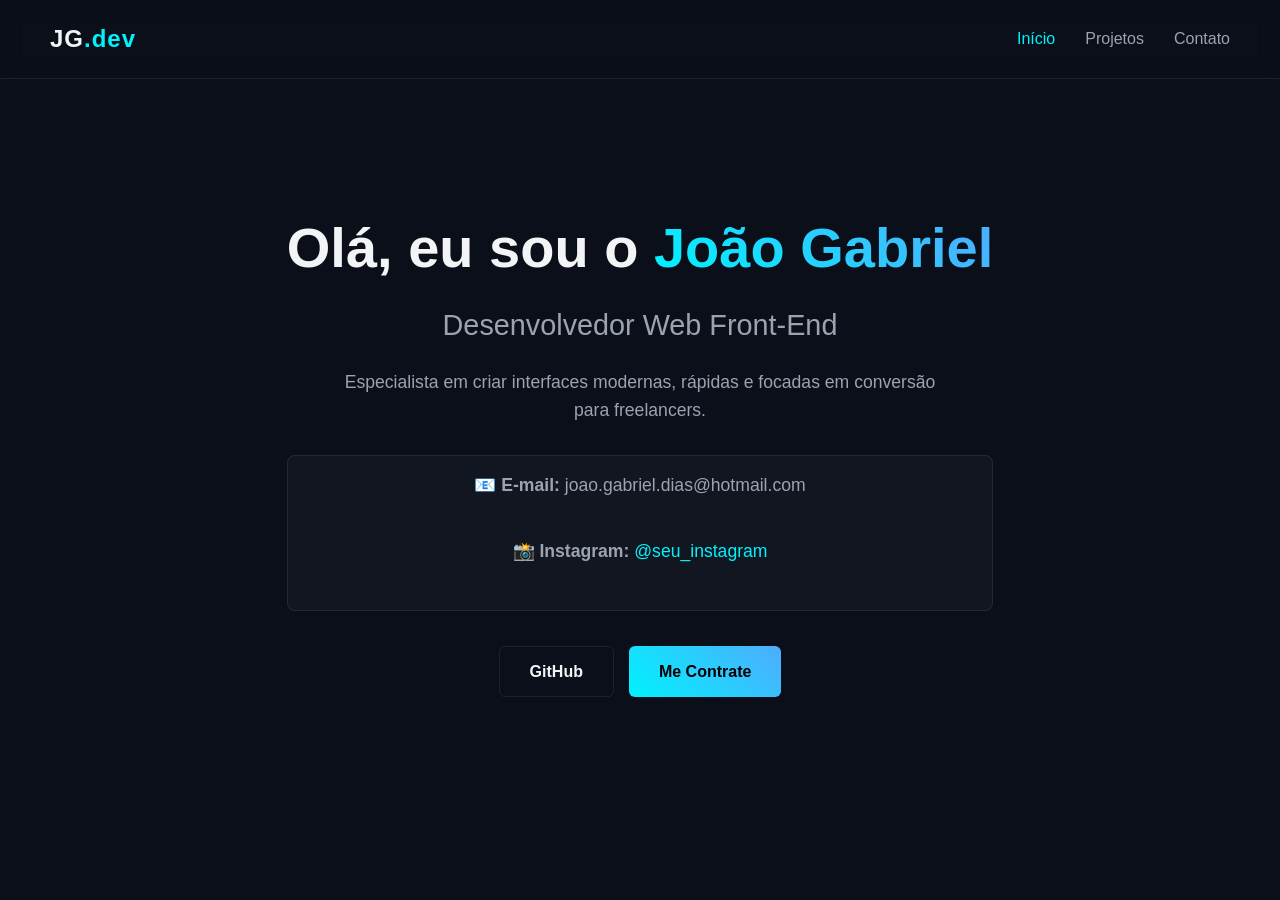
==== index.html @ c7e57853 "Primeiros Passos No Site" ====
<!DOCTYPE html>
<html lang="pt-BR">
<head>
    <meta charset="UTF-8">
    <meta name="viewport" content="width=device-width, initial-scale=1.0">
    <title>João Gabriel | Home</title>
    <link rel="stylesheet" href="css/style.css">
</head>
<body class="dark-theme">

    <header class="navbar">
        <div class="logo">JG<span>.dev</span></div>
        <nav>
            <ul>
                <li><a href="index.html" class="active">Início</a></li>
                <li><a href="projetos.html">Projetos</a></li>
                <li><a href="contato.html">Contato</a></li>
            </ul>
        </nav>
    </header>

    <main class="container fade-in">
        <section class="home-hero">
            <div class="hero-text">
                <h1>Olá, eu sou o <span class="text-gradient">João Gabriel</span></h1>
                <h2>Desenvolvedor Web Front-End</h2>
                <p>Especialista em criar interfaces modernas, rápidas e focadas em conversão para freelancers.</p>
                
                <div class="profile-info">
                    <p>📧 <strong>E-mail:</strong> joao.gabriel.dias@hotmail.com</p>
                    <p>📸 <strong>Instagram:</strong> <a href="https://instagram.com/seu_instagram" target="_blank">@seu_instagram</a></p>
                </div>

                <div class="social-buttons">
                    <a href="https://github.com/dev-joaogabriel" target="_blank" class="btn-secondary">GitHub</a>
                    <a href="contato.html" class="btn-primary">Me Contrate</a>
                </div>
            </div>
        </section>
    </main>

    <script src="js/main.js"></script>
</body>
</html>
---- css/style.css ----
/* ==========================================================================
   CONFIGURAÇÕES GERAIS E VARIÁVEIS
   ========================================================================== */
:root {
    --bg-dark: #0b0f19;
    --bg-card: rgba(255, 255, 255, 0.03);
    --border-color: rgba(255, 255, 255, 0.08);
    --primary-neon: #00f2fe;
    --secondary-neon: #4facfe;
    --text-main: #f3f4f6;
    --text-muted: #9ca3af;
    --font-sans: 'Segoe UI', Roboto, Helvetica, Arial, sans-serif;
}

* {
    margin: 0;
    padding: 0;
    box-sizing: border-box;
}

body.dark-theme {
    background-color: var(--bg-dark);
    color: var(--text-main);
    font-family: var(--font-sans);
    overflow-x: hidden;
    line-height: 1.6;
}

/* Container principal centralizado */
.container {
    max-width: 1100px;
    margin: 0 auto;
    padding: 140px 20px 60px 20px;
    min-height: calc(100vh - 80px);
    display: flex;
    flex-direction: column;
    justify-content: center;
}

/* Animação de entrada suave nas páginas */
.fade-in {
    animation: fadeInActive 0.6s ease-out forwards;
}

@keyframes fadeInActive {
    from { opacity: 0; transform: translateY(20px); }
    to { opacity: 1; transform: translateY(0); }
}

/* ==========================================================================
   NAVBAR (MENU SUPERIOR)
   ========================================================================== */
.navbar {
    position: fixed;
    top: 0;
    left: 0;
    width: 100%;
    display: flex;
    justify-content: space-between;
    align-items: center;
    padding: 20px 50px;
    background: rgba(11, 15, 25, 0.8);
    backdrop-filter: blur(12px);
    border-bottom: 1px solid var(--border-color);
    z-index: 1000;
}

.logo {
    font-size: 1.5rem;
    font-weight: bold;
    letter-spacing: 1px;
}

.logo span {
    color: var(--primary-neon);
}

.navbar ul {
    display: flex;
    list-style: none;
    gap: 30px;
}

.navbar a {
    color: var(--text-muted);
    text-decoration: none;
    font-weight: 500;
    transition: color 0.3s;
}

.navbar a:hover, .navbar a.active {
    color: var(--primary-neon);
}

/* ==========================================================================
   BOTÕES MODERNOS
   ========================================================================== */
.btn-primary, .btn-secondary, .btn-submit, .btn-whatsapp {
    padding: 12px 30px;
    font-size: 1rem;
    font-weight: 600;
    border-radius: 6px;
    cursor: pointer;
    text-decoration: none;
    transition: all 0.3s ease;
    display: inline-flex;
    align-items: center;
    justify-content: center;
}

.btn-primary {
    background: linear-gradient(45deg, var(--primary-neon), var(--secondary-neon));
    color: #000;
    border: none;
}

.btn-primary:hover {
    box-shadow: 0 0 20px rgba(0, 242, 254, 0.4);
    transform: translateY(-2px);
}

.btn-secondary {
    background: transparent;
    color: var(--text-main);
    border: 1px solid var(--border-color);
}

.btn-secondary:hover {
    background: var(--border-color);
    transform: translateY(-2px);
}

.btn-whatsapp {
    background: #25d366;
    color: #fff;
    border: none;
}

.btn-whatsapp:hover {
    box-shadow: 0 0 20px rgba(37, 211, 102, 0.4);
    transform: translateY(-2px);
    background: #20ba5a;
}

/* ==========================================================================
   PÁGINA: HOME (INÍCIO) CENTRALIZADA
   ========================================================================== */
.home-hero {
    display: flex;
    flex-direction: column;
    align-items: center;
    text-align: center;
}

.hero-text h1 {
    font-size: 3.5rem;
    margin-bottom: 10px;
}

.text-gradient {
    background: linear-gradient(45deg, var(--primary-neon), var(--secondary-neon));
    -webkit-background-clip: text;
    -webkit-text-fill-color: transparent;
}

.hero-text h2 {
    font-size: 1.8rem;
    color: var(--text-muted);
    margin-bottom: 20px;
    font-weight: 400;
}

.hero-text p {
    font-size: 1.1rem;
    max-width: 600px;
    color: var(--text-muted);
    margin-bottom: 30px;
    margin-left: auto;
    margin-right: auto;
}

.profile-info {
    background: var(--bg-card);
    border: 1px solid var(--border-color);
    padding: 15px 25px;
    border-radius: 8px;
    display: flex;
    flex-direction: column;
    gap: 8px;
    margin-bottom: 35px;
    align-items: center;
}

.profile-info a {
    color: var(--primary-neon);
    text-decoration: none;
}

.social-buttons {
    display: flex;
    gap: 15px;
    justify-content: center;
}

/* ==========================================================================
   PÁGINA: PROJETOS CENTRALIZADA
   ========================================================================== */
.projects-section {
    text-align: center;
}

.page-title {
    font-size: 2.5rem;
    margin-bottom: 5px;
}

.page-subtitle {
    color: var(--text-muted);
    margin-bottom: 40px;
}

.projects-grid {
    display: grid;
    grid-template-columns: repeat(auto-fit, minmax(320px, 1fr));
    gap: 25px;
    width: 100%;
}

.project-card {
    background: var(--bg-card);
    border: 1px solid var(--border-color);
    border-radius: 12px;
    padding: 30px;
    position: relative;
    transition: all 0.3s ease;
    text-align: left; /* Mantém o conteúdo interno do card alinhado à esquerda por padrão estético */
}

.project-card:hover {
    border-color: var(--primary-neon);
    transform: translateY(-5px);
    box-shadow: 0 10px 30px rgba(0, 242, 254, 0.05);
}

.card-badge {
    background: rgba(0, 242, 254, 0.1);
    color: var(--primary-neon);
    padding: 4px 10px;
    border-radius: 20px;
    font-size: 0.75rem;
    display: inline-block;
    margin-bottom: 15px;
}

.project-card h3 {
    margin-bottom: 10px;
    font-size: 1.4rem;
}

.project-card p {
    color: var(--text-muted);
    font-size: 0.95rem;
    margin-bottom: 20px;
}

.tech-tags {
    display: flex;
    gap: 10px;
    margin-bottom: 25px;
    flex-wrap: wrap;
}

.tech-tags span {
    font-size: 0.8rem;
    background: rgba(255, 255, 255, 0.05);
    padding: 3px 8px;
    border-radius: 4px;
    color: var(--text-muted);
}

.card-link {
    color: var(--primary-neon);
    text-decoration: none;
    font-size: 0.95rem;
    font-weight: 500;
}

/* ==========================================================================
   PÁGINA: CONTATO CENTRALIZADA
   ========================================================================== */
.contact-section {
    display: flex;
    flex-direction: column;
    align-items: center;
    text-align: center;
    width: 100%;
}

.modern-form {
    max-width: 600px;
    width: 100%;
    background: var(--bg-card);
    border: 1px solid var(--border-color);
    padding: 40px;
    border-radius: 12px;
    margin: 0 auto;
}

.input-group {
    position: relative;
    margin-bottom: 30px;
    text-align: left; /* Garante que os inputs escrevam da esquerda para a direita */
}

.input-group input, .input-group textarea {
    width: 100%;
    padding: 12px;
    background: transparent;
    border: 1px solid var(--border-color);
    border-radius: 6px;
    color: var(--text-main);
    font-size: 1rem;
    outline: none;
    transition: border-color 0.3s;
}

.input-group textarea {
    resize: none;
}

.input-group input:focus, .input-group textarea:focus {
    border-color: var(--primary-neon);
}

/* Efeito de Label Flutuante */
.input-group label {
    position: absolute;
    left: 12px;
    top: 50%;
    transform: translateY(-50%);
    color: var(--text-muted);
    transition: all 0.3s ease;
    pointer-events: none;
}

.input-group textarea ~ label {
    top: 25px;
}

.input-group input:focus ~ label,
.input-group input:not(:placeholder-shown) ~ label,
.input-group textarea:focus ~ label,
.input-group textarea:not(:placeholder-shown) ~ label {
    top: -10px;
    left: 8px;
    font-size: 0.8rem;
    color: var(--primary-neon);
    background: var(--bg-dark);
    padding: 0 5px;
}

.btn-submit {
    width: 100%;
    border: none;
}

.contact-footer {
    margin-top: 40px;
    text-align: center;
}

.contact-footer p {
    color: var(--text-muted);
    margin-bottom: 15px;
    font-size: 1rem;
}

/* ==========================================================================
   RESPONSIVIDADE (MOBILE)
   ========================================================================== */
@media (max-width: 768px) {
    .navbar {
        padding: 20px;
    }
    .navbar ul {
        gap: 15px;
    }
    .hero-text h1 {
        font-size: 2.5rem;
    }
    .hero-text h2 {
        font-size: 1.4rem;
    }
    .modern-form {
        padding: 25px 20px;
    }
}
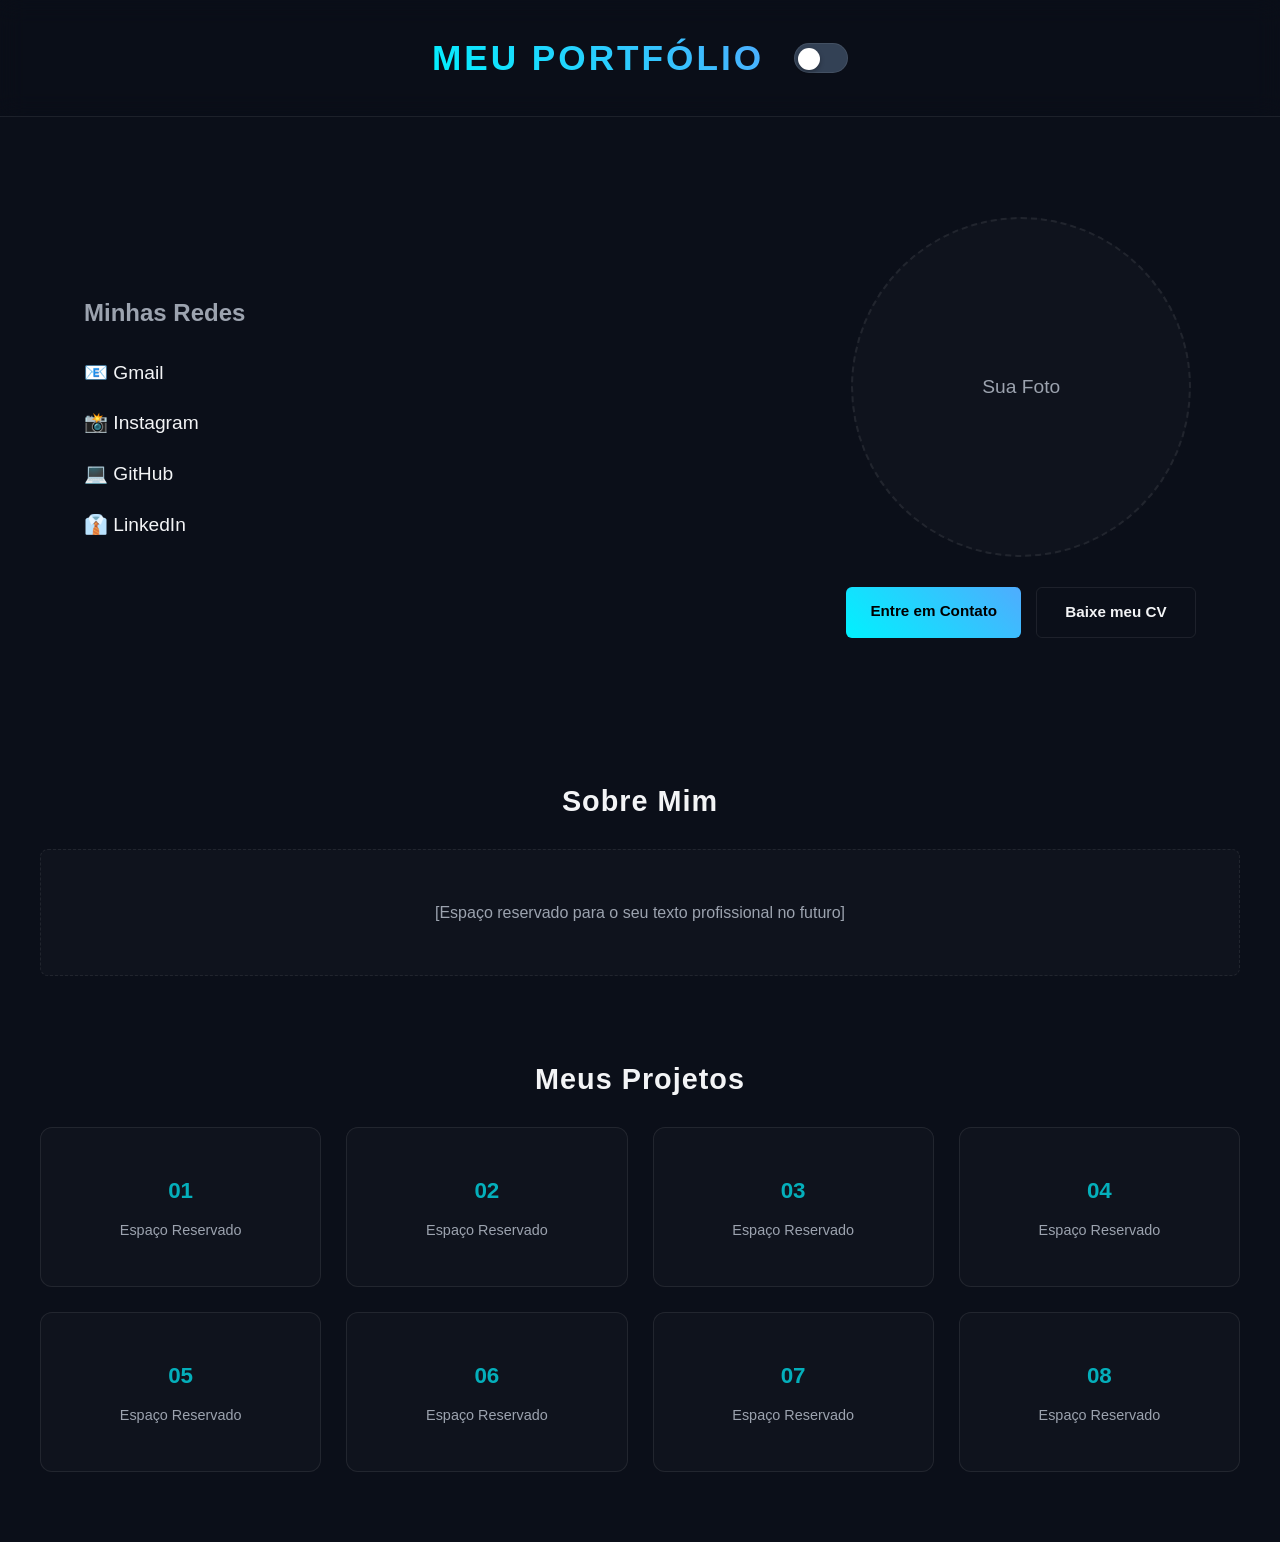
==== commit ed2c8cda: "feat: implementado novo layout amplo com toggle switch ios e memoria de tema" ====
--- a/index.html
+++ b/index.html
@@ -3,40 +3,71 @@
 <head>
     <meta charset="UTF-8">
     <meta name="viewport" content="width=device-width, initial-scale=1.0">
-    <title>João Gabriel | Home</title>
+    <title>João Gabriel | Portfólio</title>
     <link rel="stylesheet" href="css/style.css">
 </head>
 <body class="dark-theme">
 
-    <header class="navbar">
-        <div class="logo">JG<span>.dev</span></div>
-        <nav>
-            <ul>
-                <li><a href="index.html" class="active">Início</a></li>
-                <li><a href="projetos.html">Projetos</a></li>
-                <li><a href="contato.html">Contato</a></li>
-            </ul>
-        </nav>
+    <header class="navbar centralizado">
+        <div class="header-content">
+            <div class="logo">MEU PORTFÓLIO</div>
+            
+            <label class="ios-switch">
+                <input type="checkbox" id="theme-toggle">
+                <span class="slider"></span>
+            </label>
+        </div>
     </header>
 
     <main class="container fade-in">
-        <section class="home-hero">
-            <div class="hero-text">
-                <h1>Olá, eu sou o <span class="text-gradient">João Gabriel</span></h1>
-                <h2>Desenvolvedor Web Front-End</h2>
-                <p>Especialista em criar interfaces modernas, rápidas e focadas em conversão para freelancers.</p>
-                
-                <div class="profile-info">
-                    <p>📧 <strong>E-mail:</strong> joao.gabriel.dias@hotmail.com</p>
-                    <p>📸 <strong>Instagram:</strong> <a href="https://instagram.com/seu_instagram" target="_blank">@seu_instagram</a></p>
-                </div>
 
-                <div class="social-buttons">
-                    <a href="https://github.com/dev-joaogabriel" target="_blank" class="btn-secondary">GitHub</a>
-                    <a href="contato.html" class="btn-primary">Me Contrate</a>
+        <section class="hero-section layout-amplo">
+            
+            <div class="hero-left">
+                <h2>Minhas Redes</h2>
+                <ul class="redes-list">
+                    <li><a href="mailto:dev.joaogabrieldias@gmail.com" target="_blank">📧 Gmail</a></li>
+                    <li><a href="https://instagram.com/seu_usuario" target="_blank">📸 Instagram</a></li>
+                    <li><a href="https://github.com/dev-joaogabriel" target="_blank">💻 GitHub</a></li>
+                    <li><a href="https://linkedin.com/in/seu_usuario" target="_blank">👔 LinkedIn</a></li>
+                </ul>
+            </div>
+
+            <div class="hero-right">
+                <div class="profile-container-amplo">
+                    <div class="profile-avatar-grande">
+                        <span>Sua Foto</span>
+                    </div>
+                    <div class="hero-buttons">
+                        <a href="contato.html" class="btn-primary">Entre em Contato</a>
+                        <a href="#" class="btn-secondary">Baixe meu CV</a>
+                    </div>
                 </div>
             </div>
+
         </section>
+
+        <section class="about-section text-centralizado">
+            <h2>Sobre Mim</h2>
+            <div class="placeholder-box sobre-mim-espaco">
+                [Espaço reservado para o seu texto profissional no futuro]
+            </div>
+        </section>
+
+        <section class="projects-section text-centralizado">
+            <h2>Meus Projetos</h2>
+            <div class="projects-grid grid-8">
+                <div class="project-card"><span class="box-number">01</span><p>Espaço Reservado</p></div>
+                <div class="project-card"><span class="box-number">02</span><p>Espaço Reservado</p></div>
+                <div class="project-card"><span class="box-number">03</span><p>Espaço Reservado</p></div>
+                <div class="project-card"><span class="box-number">04</span><p>Espaço Reservado</p></div>
+                <div class="project-card"><span class="box-number">05</span><p>Espaço Reservado</p></div>
+                <div class="project-card"><span class="box-number">06</span><p>Espaço Reservado</p></div>
+                <div class="project-card"><span class="box-number">07</span><p>Espaço Reservado</p></div>
+                <div class="project-card"><span class="box-number">08</span><p>Espaço Reservado</p></div>
+            </div>
+        </section>
+
     </main>
 
     <script src="js/main.js"></script>
--- a/css/style.css
+++ b/css/style.css
@@ -1,40 +1,59 @@
 /* ==========================================================================
-   CONFIGURAÇÕES GERAIS E VARIÁVEIS
+   CONFIGURAÇÕES GERAIS E VARIÁVEIS DE TEMA
    ========================================================================== */
+* {
+    margin: 0;
+    padding: 0;
+    box-sizing: border-box;
+}
+
+/* Variáveis padrão (Tema Escuro) */
 :root {
     --bg-dark: #0b0f19;
-    --bg-card: rgba(255, 255, 255, 0.03);
+    --bg-card: rgba(255, 255, 255, 0.02);
     --border-color: rgba(255, 255, 255, 0.08);
     --primary-neon: #00f2fe;
     --secondary-neon: #4facfe;
     --text-main: #f3f4f6;
     --text-muted: #9ca3af;
-    --font-sans: 'Segoe UI', Roboto, Helvetica, Arial, sans-serif;
-}
-
-* {
-    margin: 0;
-    padding: 0;
-    box-sizing: border-box;
-}
-
-body.dark-theme {
+    --font-sans: 'Segoe UI', Tahoma, Geneva, Verdana, sans-serif;
+}
+
+/* Variáveis para o Tema Claro */
+:root.light-theme {
+    --bg-dark: #f8fafc;
+    --bg-card: rgba(0, 0, 0, 0.02);
+    --border-color: rgba(0, 0, 0, 0.08);
+    --primary-neon: #0284c7; 
+    --secondary-neon: #0369a1;
+    --text-main: #0f172a;
+    --text-muted: #475569;
+}
+
+body {
     background-color: var(--bg-dark);
     color: var(--text-main);
     font-family: var(--font-sans);
+    line-height: 1.6;
     overflow-x: hidden;
-    line-height: 1.6;
-}
-
-/* Container principal centralizado */
+    transition: background-color 0.4s ease, color 0.4s ease;
+}
+
 .container {
-    max-width: 1100px;
+    max-width: 1400px;
     margin: 0 auto;
-    padding: 140px 20px 60px 20px;
-    min-height: calc(100vh - 80px);
-    display: flex;
-    flex-direction: column;
-    justify-content: center;
+    padding: 40px 40px;
+}
+
+/* Centralização Geral */
+.centralizado {
+    text-align: center;
+    justify-content: center !important;
+}
+
+.text-centralizado {
+    text-align: center;
+    margin: 80px 0 30px 0;
 }
 
 /* Animação de entrada suave nas páginas */
@@ -47,65 +66,190 @@
     to { opacity: 1; transform: translateY(0); }
 }
 
-/* ==========================================================================
-   NAVBAR (MENU SUPERIOR)
+/* Efeito de texto com Gradiente Neon */
+.logo {
+    background: linear-gradient(45deg, var(--primary-neon), var(--secondary-neon));
+    -webkit-background-clip: text;
+    -webkit-text-fill-color: transparent;
+}
+
+/* ==========================================================================
+   NAVBAR
    ========================================================================== */
 .navbar {
-    position: fixed;
+    display: flex;
+    padding: 30px 0;
+    border-bottom: 1px solid var(--border-color);
+    width: 100%;
+    background: rgba(11, 15, 25, 0.05);
+    backdrop-filter: blur(12px);
+    transition: background-color 0.4s ease, border-color 0.4s ease;
+}
+
+:root.light-theme .navbar {
+    background: rgba(248, 250, 252, 0.8);
+}
+
+.header-content {
+    display: flex;
+    align-items: center;
+    gap: 30px;
+    position: relative;
+}
+
+.logo {
+    font-size: 2.2rem;
+    font-weight: 800;
+    letter-spacing: 3px;
+    text-transform: uppercase;
+}
+
+/* ==========================================================================
+   ESTILIZAÇÃO DO TOGGLE SWITCH (ESTILO IPHONE / IOS)
+   ========================================================================= */
+.ios-switch {
+    position: relative;
+    display: inline-block;
+    width: 54px;
+    height: 30px;
+    cursor: pointer;
+}
+
+.ios-switch input {
+    opacity: 0;
+    width: 0;
+    height: 0;
+}
+
+.ios-switch .slider {
+    position: absolute;
     top: 0;
     left: 0;
-    width: 100%;
+    right: 0;
+    bottom: 0;
+    background-color: #334155; 
+    border: 1.5px solid var(--border-color);
+    border-radius: 30px;
+    transition: background-color 0.3s ease, border-color 0.3s ease;
+}
+
+.ios-switch .slider::before {
+    content: "";
+    position: absolute;
+    height: 22px;
+    width: 22px;
+    left: 3px;
+    bottom: 2.5px;
+    background-color: white;
+    border-radius: 50%;
+    box-shadow: 0 2px 5px rgba(0, 0, 0, 0.3);
+    transition: transform 0.3s cubic-bezier(0.4, 0, 0.2, 1);
+}
+
+:root.light-theme .ios-switch .slider {
+    background-color: #10b981; 
+    border-color: transparent;
+}
+
+:root.light-theme .ios-switch .slider::before {
+    transform: translateX(24px);
+}
+
+.ios-switch:hover .slider {
+    filter: brightness(1.1);
+}
+
+/* ==========================================================================
+   SEÇÃO HERO (MÁXIMA AMPLITUDE COM "UM DEDINHO" PARA DENTRO)
+   ========================================================================== */
+.hero-section.layout-amplo {
     display: flex;
     justify-content: space-between;
     align-items: center;
-    padding: 20px 50px;
-    background: rgba(11, 15, 25, 0.8);
-    backdrop-filter: blur(12px);
-    border-bottom: 1px solid var(--border-color);
-    z-index: 1000;
-}
-
-.logo {
+    padding: 60px 7%; 
+    width: 100vw;
+    position: relative;
+    left: 50%;
+    right: 50%;
+    margin-left: -50vw;
+    margin-right: -50vw;
+}
+
+/* Redes */
+.hero-left h2 {
     font-size: 1.5rem;
-    font-weight: bold;
-    letter-spacing: 1px;
-}
-
-.logo span {
+    margin-bottom: 25px;
+    color: var(--text-muted);
+}
+
+.redes-list {
+    list-style: none;
+}
+
+.redes-list li {
+    margin-bottom: 20px;
+}
+
+.redes-list a {
+    color: var(--text-main);
+    text-decoration: none;
+    font-size: 1.2rem;
+    transition: all 0.3s ease;
+    display: inline-block;
+}
+
+.redes-list a:hover {
     color: var(--primary-neon);
-}
-
-.navbar ul {
-    display: flex;
-    list-style: none;
+    transform: translateX(5px);
+}
+
+/* Foto e Botões */
+.hero-right {
+    display: flex;
+    justify-content: flex-end; 
+}
+
+.profile-container-amplo {
+    display: flex;
+    flex-direction: column;
+    align-items: center; 
     gap: 30px;
 }
 
-.navbar a {
+.profile-avatar-grande {
+    width: 340px; 
+    height: 340px; 
+    border-radius: 50%;
+    background: var(--bg-card);
+    border: 2px dashed var(--border-color);
+    display: flex;
+    justify-content: center;
+    align-items: center;
     color: var(--text-muted);
+    font-weight: 500;
+    font-size: 1.2rem;
+    transition: all 0.3s ease;
+}
+
+.profile-avatar-grande:hover {
+    border-color: var(--primary-neon);
+    box-shadow: 0 0 25px rgba(0, 242, 254, 0.15);
+}
+
+.hero-buttons {
+    display: flex;
+    gap: 15px;
+}
+
+.btn-primary, .btn-secondary {
+    padding: 12px 24px;
+    border-radius: 6px;
     text-decoration: none;
-    font-weight: 500;
-    transition: color 0.3s;
-}
-
-.navbar a:hover, .navbar a.active {
-    color: var(--primary-neon);
-}
-
-/* ==========================================================================
-   BOTÕES MODERNOS
-   ========================================================================== */
-.btn-primary, .btn-secondary, .btn-submit, .btn-whatsapp {
-    padding: 12px 30px;
-    font-size: 1rem;
     font-weight: 600;
-    border-radius: 6px;
-    cursor: pointer;
-    text-decoration: none;
+    font-size: 0.95rem;
     transition: all 0.3s ease;
-    display: inline-flex;
-    align-items: center;
-    justify-content: center;
+    text-align: center;
+    min-width: 160px;
 }
 
 .btn-primary {
@@ -121,8 +265,8 @@
 
 .btn-secondary {
     background: transparent;
+    border: 1px solid var(--border-color);
     color: var(--text-main);
-    border: 1px solid var(--border-color);
 }
 
 .btn-secondary:hover {
@@ -130,268 +274,63 @@
     transform: translateY(-2px);
 }
 
-.btn-whatsapp {
-    background: #25d366;
-    color: #fff;
-    border: none;
-}
-
-.btn-whatsapp:hover {
-    box-shadow: 0 0 20px rgba(37, 211, 102, 0.4);
-    transform: translateY(-2px);
-    background: #20ba5a;
-}
-
-/* ==========================================================================
-   PÁGINA: HOME (INÍCIO) CENTRALIZADA
+/* ==========================================================================
+   OUTRAS SEÇÕES (SOBRE MIM E PROJETOS)
    ========================================================================== */
-.home-hero {
-    display: flex;
-    flex-direction: column;
-    align-items: center;
-    text-align: center;
-}
-
-.hero-text h1 {
-    font-size: 3.5rem;
-    margin-bottom: 10px;
-}
-
-.text-gradient {
-    background: linear-gradient(45deg, var(--primary-neon), var(--secondary-neon));
-    -webkit-background-clip: text;
-    -webkit-text-fill-color: transparent;
-}
-
-.hero-text h2 {
+.about-section h2, .projects-section h2 {
     font-size: 1.8rem;
+    margin-bottom: 25px;
+    letter-spacing: 1px;
+}
+
+.placeholder-box {
+    background: var(--bg-card);
+    border: 1px dashed var(--border-color);
+    padding: 50px;
+    border-radius: 8px;
     color: var(--text-muted);
-    margin-bottom: 20px;
-    font-weight: 400;
-}
-
-.hero-text p {
-    font-size: 1.1rem;
-    max-width: 600px;
-    color: var(--text-muted);
-    margin-bottom: 30px;
-    margin-left: auto;
-    margin-right: auto;
-}
-
-.profile-info {
-    background: var(--bg-card);
-    border: 1px solid var(--border-color);
-    padding: 15px 25px;
-    border-radius: 8px;
-    display: flex;
-    flex-direction: column;
-    gap: 8px;
-    margin-bottom: 35px;
-    align-items: center;
-}
-
-.profile-info a {
-    color: var(--primary-neon);
-    text-decoration: none;
-}
-
-.social-buttons {
-    display: flex;
-    gap: 15px;
-    justify-content: center;
-}
-
-/* ==========================================================================
-   PÁGINA: PROJETOS CENTRALIZADA
-   ========================================================================== */
-.projects-section {
-    text-align: center;
-}
-
-.page-title {
-    font-size: 2.5rem;
-    margin-bottom: 5px;
-}
-
-.page-subtitle {
-    color: var(--text-muted);
-    margin-bottom: 40px;
-}
-
-.projects-grid {
+}
+
+.sobre-mim-espaco {
+    width: 100%;
+    margin: 0 auto;
+}
+
+/* Grade de Projetos */
+.projects-grid.grid-8 {
     display: grid;
-    grid-template-columns: repeat(auto-fit, minmax(320px, 1fr));
+    grid-template-columns: repeat(auto-fit, minmax(260px, 1fr)); 
     gap: 25px;
     width: 100%;
 }
 
 .project-card {
-    background: var(--bg-card);
+    background-color: var(--bg-card);
     border: 1px solid var(--border-color);
     border-radius: 12px;
-    padding: 30px;
-    position: relative;
+    height: 160px;
+    display: flex;
+    flex-direction: column;
+    justify-content: center;
+    align-items: center;
+    gap: 10px;
     transition: all 0.3s ease;
-    text-align: left; /* Mantém o conteúdo interno do card alinhado à esquerda por padrão estético */
 }
 
 .project-card:hover {
     border-color: var(--primary-neon);
-    transform: translateY(-5px);
-    box-shadow: 0 10px 30px rgba(0, 242, 254, 0.05);
-}
-
-.card-badge {
-    background: rgba(0, 242, 254, 0.1);
+    transform: scale(1.03);
+    background: rgba(255, 255, 255, 0.04);
+}
+
+.box-number {
+    font-size: 1.4rem;
+    font-weight: bold;
     color: var(--primary-neon);
-    padding: 4px 10px;
-    border-radius: 20px;
-    font-size: 0.75rem;
-    display: inline-block;
-    margin-bottom: 15px;
-}
-
-.project-card h3 {
-    margin-bottom: 10px;
-    font-size: 1.4rem;
+    opacity: 0.7;
 }
 
 .project-card p {
     color: var(--text-muted);
-    font-size: 0.95rem;
-    margin-bottom: 20px;
-}
-
-.tech-tags {
-    display: flex;
-    gap: 10px;
-    margin-bottom: 25px;
-    flex-wrap: wrap;
-}
-
-.tech-tags span {
-    font-size: 0.8rem;
-    background: rgba(255, 255, 255, 0.05);
-    padding: 3px 8px;
-    border-radius: 4px;
-    color: var(--text-muted);
-}
-
-.card-link {
-    color: var(--primary-neon);
-    text-decoration: none;
-    font-size: 0.95rem;
-    font-weight: 500;
-}
-
-/* ==========================================================================
-   PÁGINA: CONTATO CENTRALIZADA
-   ========================================================================== */
-.contact-section {
-    display: flex;
-    flex-direction: column;
-    align-items: center;
-    text-align: center;
-    width: 100%;
-}
-
-.modern-form {
-    max-width: 600px;
-    width: 100%;
-    background: var(--bg-card);
-    border: 1px solid var(--border-color);
-    padding: 40px;
-    border-radius: 12px;
-    margin: 0 auto;
-}
-
-.input-group {
-    position: relative;
-    margin-bottom: 30px;
-    text-align: left; /* Garante que os inputs escrevam da esquerda para a direita */
-}
-
-.input-group input, .input-group textarea {
-    width: 100%;
-    padding: 12px;
-    background: transparent;
-    border: 1px solid var(--border-color);
-    border-radius: 6px;
-    color: var(--text-main);
-    font-size: 1rem;
-    outline: none;
-    transition: border-color 0.3s;
-}
-
-.input-group textarea {
-    resize: none;
-}
-
-.input-group input:focus, .input-group textarea:focus {
-    border-color: var(--primary-neon);
-}
-
-/* Efeito de Label Flutuante */
-.input-group label {
-    position: absolute;
-    left: 12px;
-    top: 50%;
-    transform: translateY(-50%);
-    color: var(--text-muted);
-    transition: all 0.3s ease;
-    pointer-events: none;
-}
-
-.input-group textarea ~ label {
-    top: 25px;
-}
-
-.input-group input:focus ~ label,
-.input-group input:not(:placeholder-shown) ~ label,
-.input-group textarea:focus ~ label,
-.input-group textarea:not(:placeholder-shown) ~ label {
-    top: -10px;
-    left: 8px;
-    font-size: 0.8rem;
-    color: var(--primary-neon);
-    background: var(--bg-dark);
-    padding: 0 5px;
-}
-
-.btn-submit {
-    width: 100%;
-    border: none;
-}
-
-.contact-footer {
-    margin-top: 40px;
-    text-align: center;
-}
-
-.contact-footer p {
-    color: var(--text-muted);
-    margin-bottom: 15px;
-    font-size: 1rem;
-}
-
-/* ==========================================================================
-   RESPONSIVIDADE (MOBILE)
-   ========================================================================== */
-@media (max-width: 768px) {
-    .navbar {
-        padding: 20px;
-    }
-    .navbar ul {
-        gap: 15px;
-    }
-    .hero-text h1 {
-        font-size: 2.5rem;
-    }
-    .hero-text h2 {
-        font-size: 1.4rem;
-    }
-    .modern-form {
-        padding: 25px 20px;
-    }
+    font-size: 0.9rem;
 }
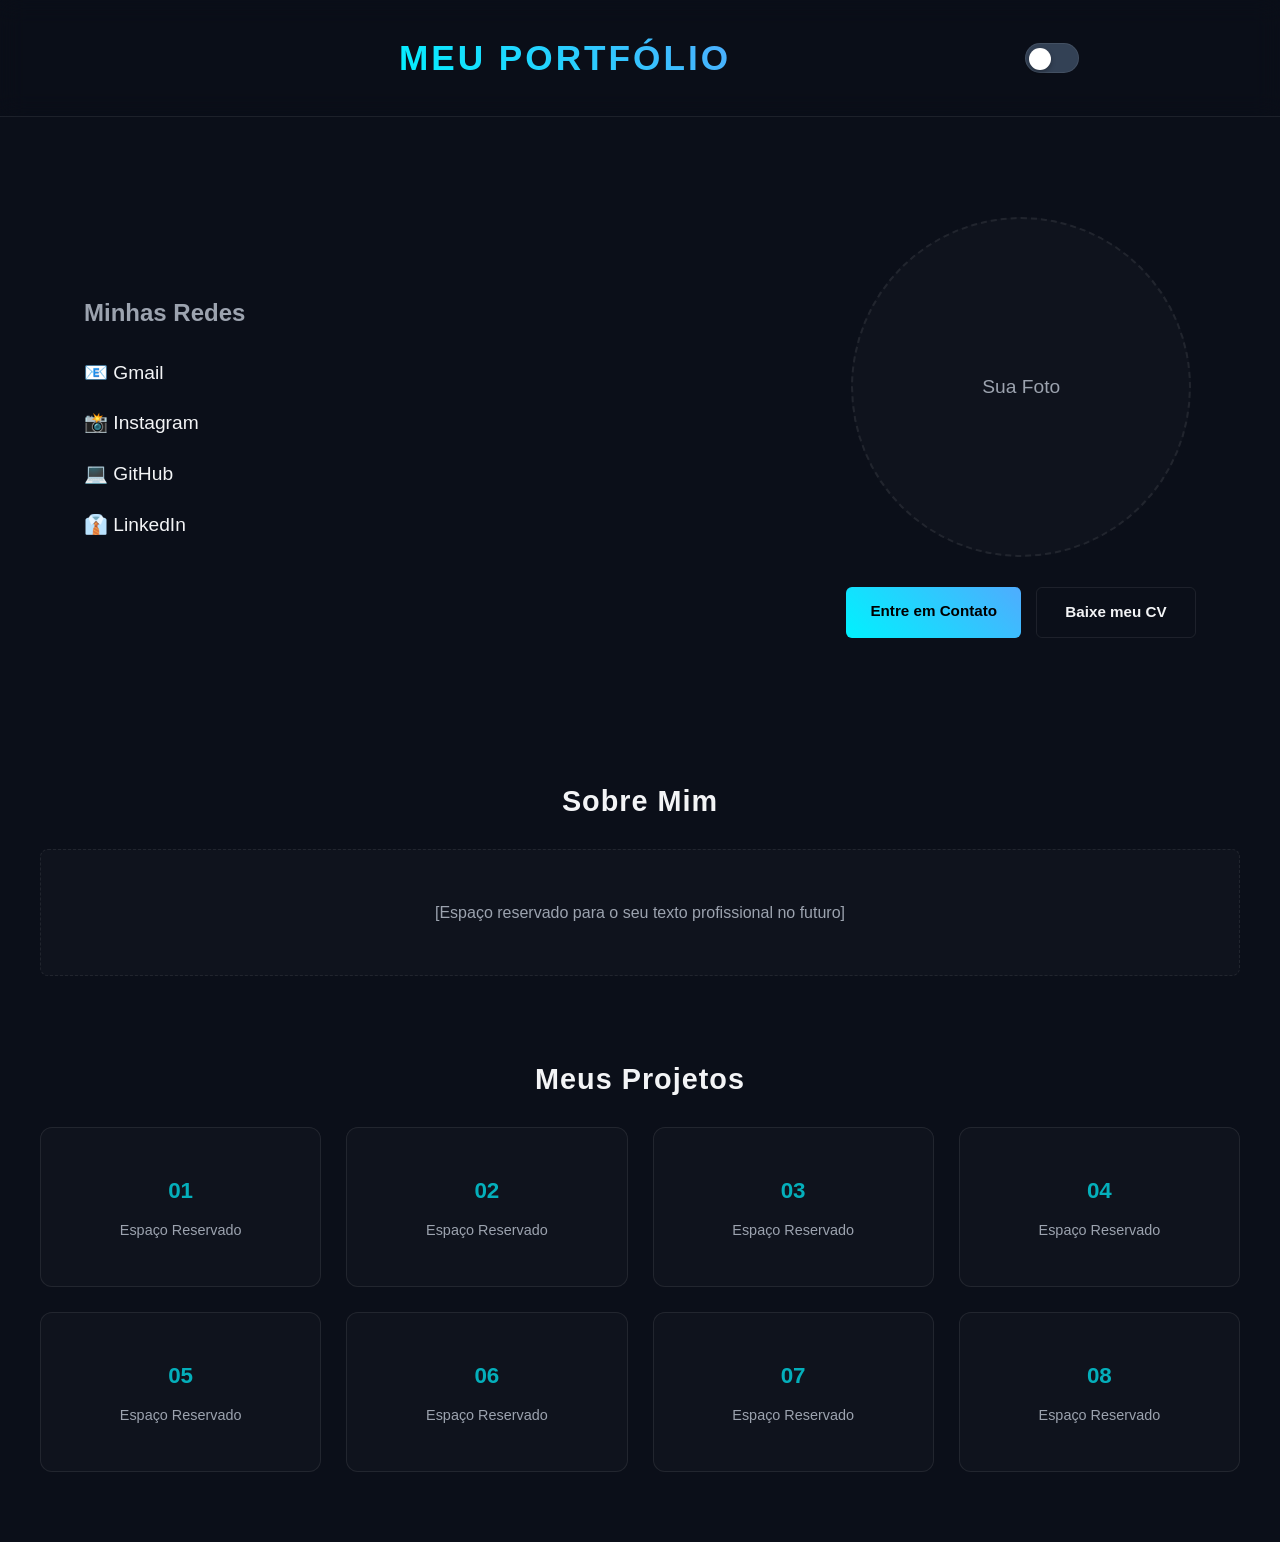
==== commit 7020284a: "ajuste do botão noturno" ====
--- a/index.html
+++ b/index.html
@@ -8,10 +8,10 @@
 </head>
 <body class="dark-theme">
 
-    <header class="navbar centralizado">
-        <div class="header-content">
-            <div class="logo">MEU PORTFÓLIO</div>
-            
+    <header class="navbar">
+        <div class="navbar-left"></div> <div class="logo">MEU PORTFÓLIO</div>
+        
+        <div class="navbar-right">
             <label class="ios-switch">
                 <input type="checkbox" id="theme-toggle">
                 <span class="slider"></span>
--- a/css/style.css
+++ b/css/style.css
@@ -69,16 +69,19 @@
 /* Efeito de texto com Gradiente Neon */
 .logo {
     background: linear-gradient(45deg, var(--primary-neon), var(--secondary-neon));
+    background-clip: text;
     -webkit-background-clip: text;
     -webkit-text-fill-color: transparent;
 }
 
 /* ==========================================================================
-   NAVBAR
+   NAVBAR (REORGANIZADA PARA JOGAR O BOTÃO PRO CANTO)
    ========================================================================== */
 .navbar {
     display: flex;
-    padding: 30px 0;
+    justify-content: space-between; /* Espaça as três sub-divs entre as pontas */
+    align-items: center;
+    padding: 30px 4%; /* Respiro nas laterais igual ao da seção Hero */
     border-bottom: 1px solid var(--border-color);
     width: 100%;
     background: rgba(11, 15, 25, 0.05);
@@ -90,11 +93,15 @@
     background: rgba(248, 250, 252, 0.8);
 }
 
-.header-content {
-    display: flex;
-    align-items: center;
-    gap: 30px;
-    position: relative;
+/* Mantém o equilíbrio para o título não sair do centro perfeito */
+.navbar-left, .navbar-right {
+    flex: 1;
+    display: flex;
+}
+
+.navbar-right {
+    justify-content: flex-end; 
+    padding-right: 150px;
 }
 
 .logo {
@@ -102,6 +109,8 @@
     font-weight: 800;
     letter-spacing: 3px;
     text-transform: uppercase;
+    text-align: center;
+    white-space: nowrap;
 }
 
 /* ==========================================================================
